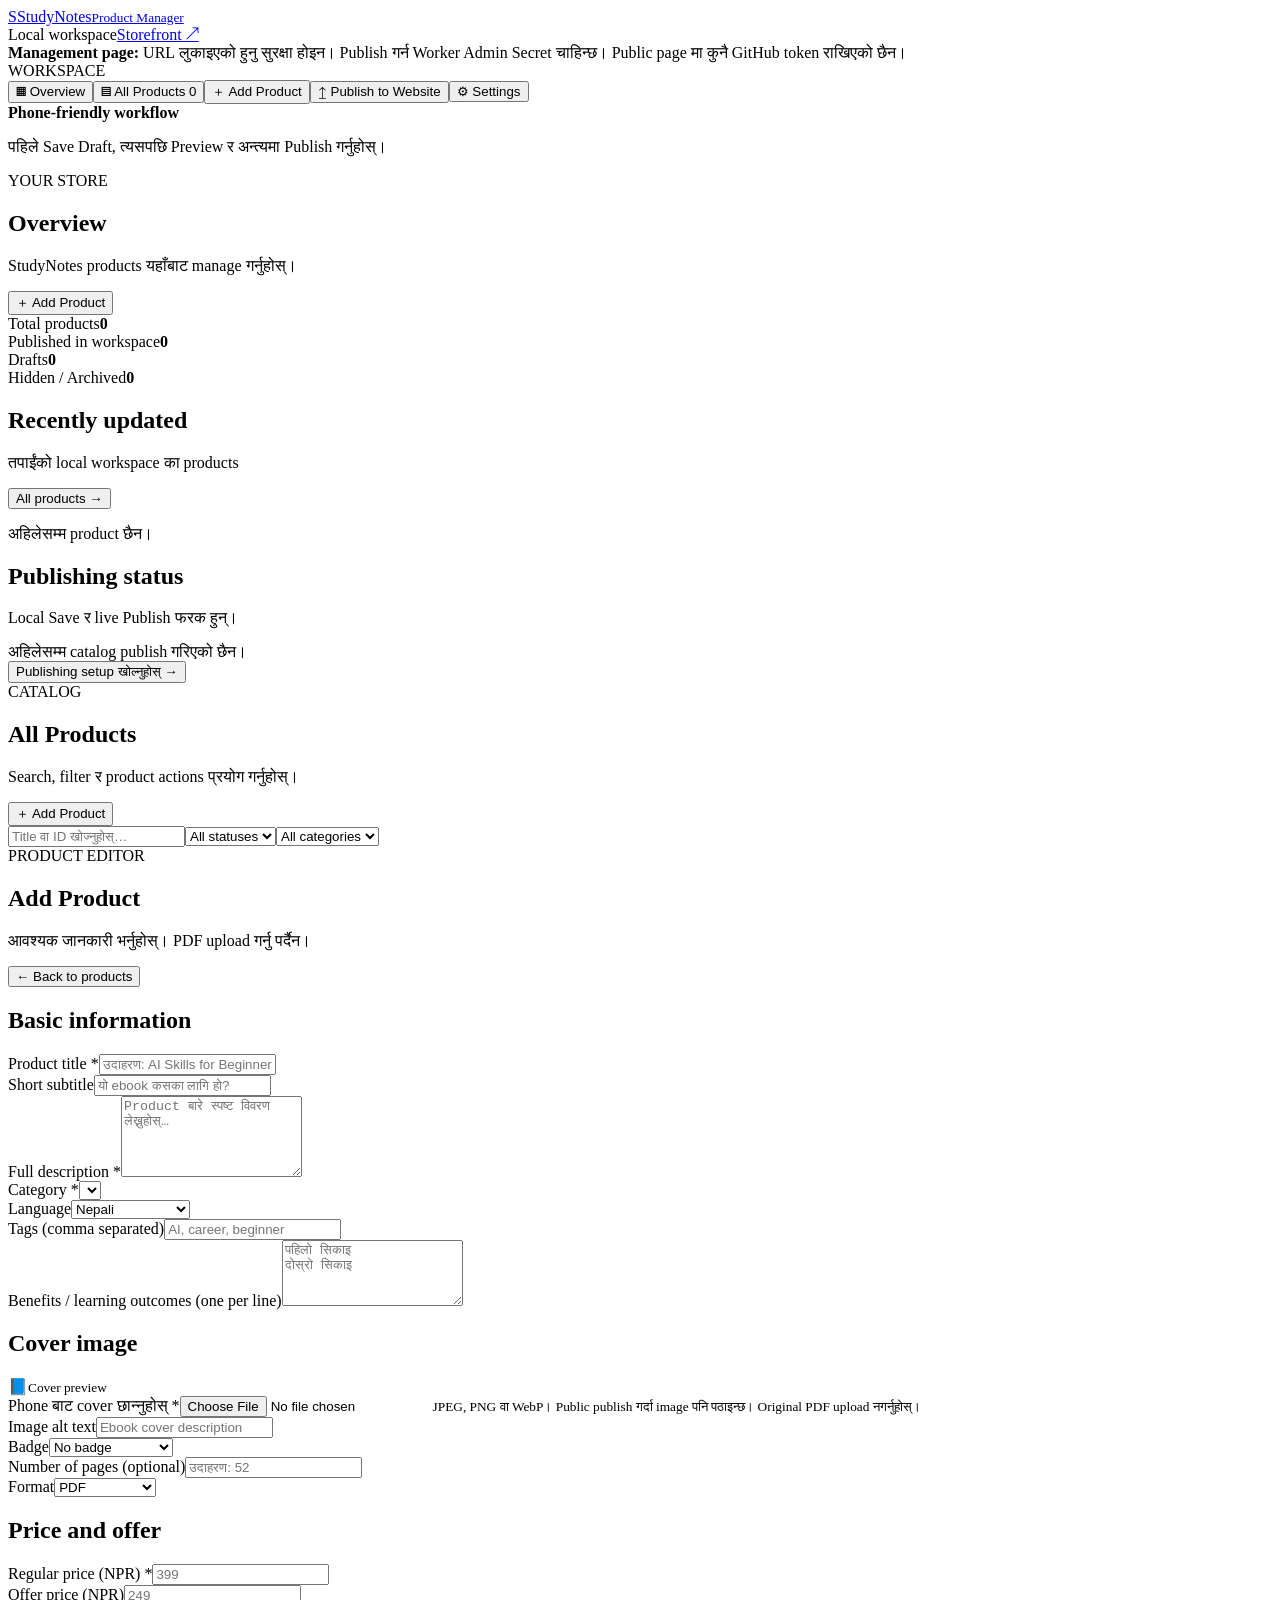
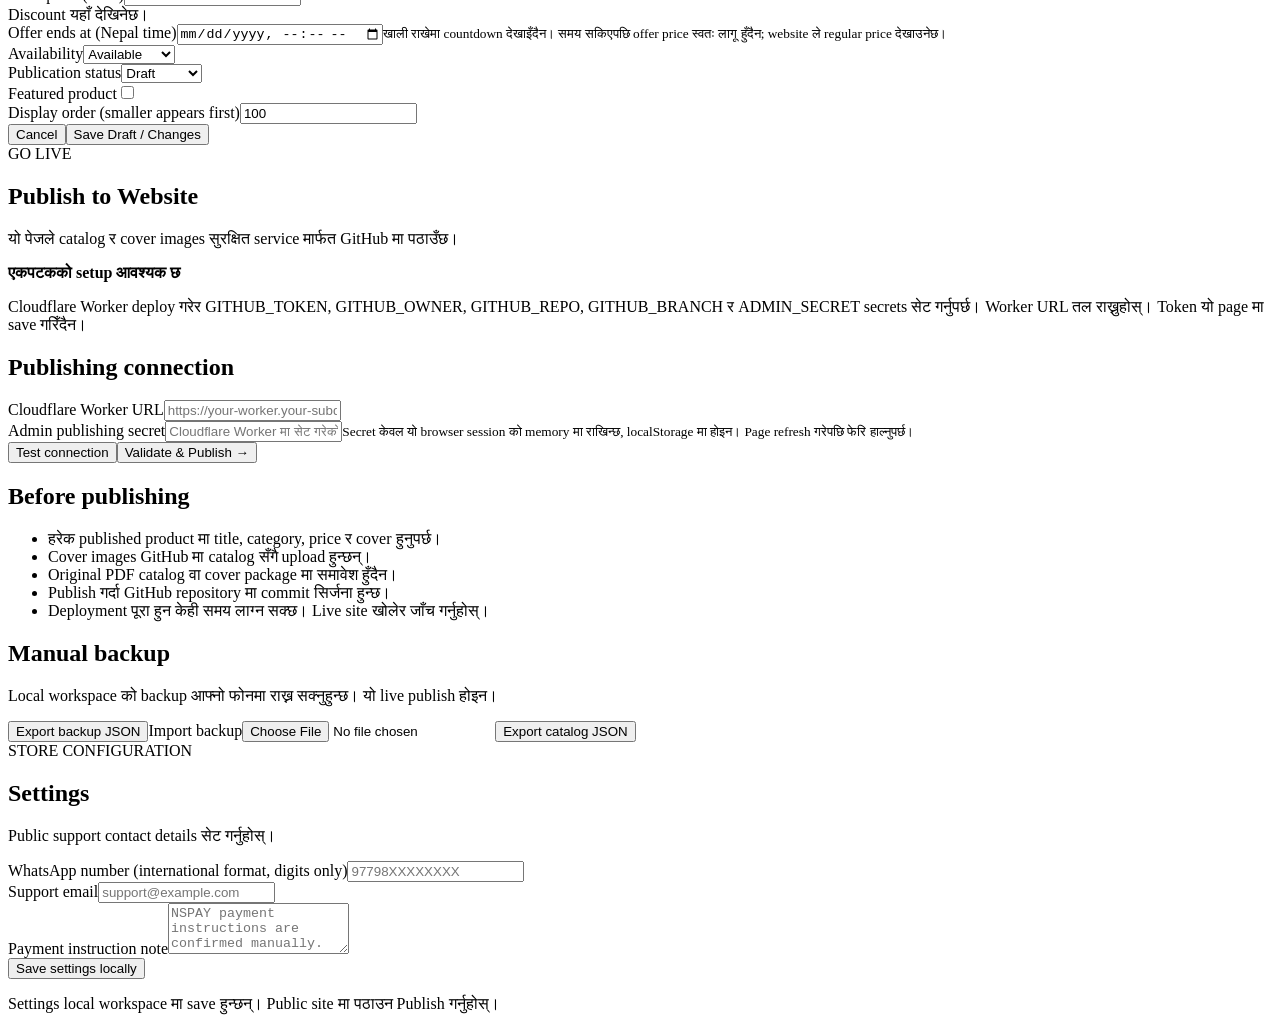
==== mnrsnadmin/index.html @ bc361b75 "Add files via upload" ====
<!doctype html>
<html lang="ne">
<head><meta charset="utf-8"><meta name="viewport" content="width=device-width,initial-scale=1"><meta name="robots" content="noindex,nofollow"><meta name="theme-color" content="#ffffff"><title>StudyNotes Product Manager</title><link rel="stylesheet" href="../assets/css/admin.css"></head>
<body>
<header class="admin-top"><a class="brand" href="../"><span class="brand-mark">S</span><span>StudyNotes<small>Product Manager</small></span></a><div class="top-actions"><span id="saveStatus" class="save-status">Local workspace</span><a class="btn btn-ghost" href="../" target="_blank" rel="noopener">Storefront ↗</a></div></header>
<div class="security-notice"><b>Management page:</b> URL लुकाइएको हुनु सुरक्षा होइन। Publish गर्न Worker Admin Secret चाहिन्छ। Public page मा कुनै GitHub token राखिएको छैन।</div>
<main class="admin-shell">
<aside class="sidebar"><div class="side-label">WORKSPACE</div><button class="side-link active" data-view="dashboard">▦ Overview</button><button class="side-link" data-view="products">▤ All Products <span id="productCount" class="count">0</span></button><button class="side-link" data-view="editor">＋ Add Product</button><button class="side-link" data-view="publishing">↥ Publish to Website</button><button class="side-link" data-view="settings">⚙ Settings</button><div class="side-help"><b>Phone-friendly workflow</b><p>पहिले Save Draft, त्यसपछि Preview र अन्त्यमा Publish गर्नुहोस्।</p></div></aside>
<section class="main-panel">
<div id="view-dashboard" class="view active"><div class="page-heading"><div><span class="eyebrow">YOUR STORE</span><h1>Overview</h1><p>StudyNotes products यहाँबाट manage गर्नुहोस्।</p></div><button class="btn btn-primary" data-go="editor">＋ Add Product</button></div><div class="stats-grid"><article><span>Total products</span><strong id="statTotal">0</strong></article><article><span>Published in workspace</span><strong id="statPublished">0</strong></article><article><span>Drafts</span><strong id="statDraft">0</strong></article><article><span>Hidden / Archived</span><strong id="statHidden">0</strong></article></div><div class="panel-card"><div class="panel-title"><div><h2>Recently updated</h2><p>तपाईंको local workspace का products</p></div><button class="btn btn-ghost" data-go="products">All products →</button></div><div id="recentList" class="recent-list"><p class="muted">अहिलेसम्म product छैन।</p></div></div><div class="panel-card"><div class="panel-title"><div><h2>Publishing status</h2><p>Local Save र live Publish फरक हुन्।</p></div></div><div id="publishSummary" class="publish-summary">अहिलेसम्म catalog publish गरिएको छैन।</div><button class="btn btn-primary" data-go="publishing">Publishing setup खोल्नुहोस् →</button></div></div>
<div id="view-products" class="view"><div class="page-heading"><div><span class="eyebrow">CATALOG</span><h1>All Products</h1><p>Search, filter र product actions प्रयोग गर्नुहोस्।</p></div><button class="btn btn-primary" data-go="editor">＋ Add Product</button></div><div class="toolbar"><input id="productSearch" type="search" placeholder="Title वा ID खोज्नुहोस्…"><select id="statusFilter"><option value="all">All statuses</option><option value="draft">Draft</option><option value="published">Published</option><option value="hidden">Hidden</option><option value="archived">Archived</option></select><select id="categoryFilter"><option value="all">All categories</option></select></div><div id="allProducts" class="product-list"></div></div>
<div id="view-editor" class="view"><div class="page-heading"><div><span class="eyebrow">PRODUCT EDITOR</span><h1 id="editorHeading">Add Product</h1><p>आवश्यक जानकारी भर्नुहोस्। PDF upload गर्नु पर्दैन।</p></div><button class="btn btn-ghost" data-go="products">← Back to products</button></div><form id="productForm" class="editor-grid"><input type="hidden" id="fId"><div class="panel-card form-card"><h2>Basic information</h2><div class="field"><label for="fTitle">Product title *</label><input id="fTitle" required maxlength="140" placeholder="उदाहरण: AI Skills for Beginners"></div><div class="field"><label for="fSubtitle">Short subtitle</label><input id="fSubtitle" maxlength="220" placeholder="यो ebook कसका लागि हो?"></div><div class="field"><label for="fDescription">Full description *</label><textarea id="fDescription" required rows="5" placeholder="Product बारे स्पष्ट विवरण लेख्नुहोस्…"></textarea></div><div class="field-row"><div class="field"><label for="fCategory">Category *</label><select id="fCategory" required></select></div><div class="field"><label for="fLanguage">Language</label><select id="fLanguage"><option>Nepali</option><option>English</option><option>Nepali + English</option><option>Other</option></select></div></div><div class="field"><label for="fTags">Tags (comma separated)</label><input id="fTags" placeholder="AI, career, beginner"></div><div class="field"><label for="fBenefits">Benefits / learning outcomes (one per line)</label><textarea id="fBenefits" rows="4" placeholder="पहिलो सिकाइ&#10;दोस्रो सिकाइ"></textarea></div></div>
<div class="panel-card form-card"><h2>Cover image</h2><div id="coverPreview" class="cover-preview"><span>📘</span><small>Cover preview</small></div><div class="field"><label for="fCover">Phone बाट cover छान्नुहोस् *</label><input id="fCover" type="file" accept="image/jpeg,image/png,image/webp"><small>JPEG, PNG वा WebP। Public publish गर्दा image पनि पठाइन्छ। Original PDF upload नगर्नुहोस्।</small></div><div class="field"><label for="fCoverAlt">Image alt text</label><input id="fCoverAlt" placeholder="Ebook cover description"></div><div class="field"><label for="fBadge">Badge</label><select id="fBadge"><option value="">No badge</option><option>NEW</option><option>BESTSELLER</option><option>LIMITED OFFER</option><option>POPULAR</option></select></div><div class="field"><label for="fPages">Number of pages (optional)</label><input id="fPages" type="number" min="1" placeholder="उदाहरण: 52"></div><div class="field"><label for="fFormat">Format</label><select id="fFormat"><option>PDF</option><option>PDF + Bonus</option><option>Digital Guide</option></select></div></div>
<div class="panel-card form-card"><h2>Price and offer</h2><div class="field-row"><div class="field"><label for="fRegular">Regular price (NPR) *</label><input id="fRegular" type="number" required min="0" step="1" placeholder="399"></div><div class="field"><label for="fOffer">Offer price (NPR)</label><input id="fOffer" type="number" min="0" step="1" placeholder="249"></div></div><div id="discountPreview" class="discount-preview">Discount यहाँ देखिनेछ।</div><div class="field"><label for="fOfferEnd">Offer ends at (Nepal time)</label><input id="fOfferEnd" type="datetime-local"><small>खाली राखेमा countdown देखाइँदैन। समय सकिएपछि offer price स्वतः लागू हुँदैन; website ले regular price देखाउनेछ।</small></div><div class="field"><label for="fAvailability">Availability</label><select id="fAvailability"><option value="available">Available</option><option value="unavailable">Unavailable</option><option value="sold_out">Sold out</option></select></div><div class="field"><label for="fStatus">Publication status</label><select id="fStatus"><option value="draft">Draft</option><option value="published">Published</option><option value="hidden">Hidden</option><option value="archived">Archived</option></select></div><div class="toggle-row"><label for="fFeatured">Featured product</label><input id="fFeatured" type="checkbox"></div><div class="field"><label for="fOrder">Display order (smaller appears first)</label><input id="fOrder" type="number" step="1" value="100"></div></div>
<div class="editor-footer"><button type="button" class="btn btn-ghost" data-go="products">Cancel</button><button type="submit" class="btn btn-primary">Save Draft / Changes</button></div></form></div>
<div id="view-publishing" class="view"><div class="page-heading"><div><span class="eyebrow">GO LIVE</span><h1>Publish to Website</h1><p>यो पेजले catalog र cover images सुरक्षित service मार्फत GitHub मा पठाउँछ।</p></div></div><div class="notice-box"><b>एकपटकको setup आवश्यक छ</b><p>Cloudflare Worker deploy गरेर GITHUB_TOKEN, GITHUB_OWNER, GITHUB_REPO, GITHUB_BRANCH र ADMIN_SECRET secrets सेट गर्नुपर्छ। Worker URL तल राख्नुहोस्। Token यो page मा save गरिँदैन।</p></div><div class="panel-card"><h2>Publishing connection</h2><div class="field"><label for="workerUrl">Cloudflare Worker URL</label><input id="workerUrl" type="url" placeholder="https://your-worker.your-subdomain.workers.dev"></div><div class="field"><label for="adminSecret">Admin publishing secret</label><input id="adminSecret" type="password" autocomplete="current-password" placeholder="Cloudflare Worker मा सेट गरेको ADMIN_SECRET"><small>Secret केवल यो browser session को memory मा राखिन्छ, localStorage मा होइन। Page refresh गरेपछि फेरि हाल्नुपर्छ।</small></div><div class="button-row"><button id="testConnection" class="btn btn-ghost" type="button">Test connection</button><button id="publishNow" class="btn btn-primary" type="button">Validate & Publish →</button></div><div id="publishResult" class="result-box" aria-live="polite"></div></div><div class="panel-card"><h2>Before publishing</h2><ul class="check-list"><li>हरेक published product मा title, category, price र cover हुनुपर्छ।</li><li>Cover images GitHub मा catalog सँगै upload हुन्छन्।</li><li>Original PDF catalog वा cover package मा समावेश हुँदैन।</li><li>Publish गर्दा GitHub repository मा commit सिर्जना हुन्छ।</li><li>Deployment पूरा हुन केही समय लाग्न सक्छ। Live site खोलेर जाँच गर्नुहोस्।</li></ul></div><div class="panel-card"><h2>Manual backup</h2><p class="muted">Local workspace को backup आफ्नो फोनमा राख्न सक्नुहुन्छ। यो live publish होइन।</p><div class="button-row"><button id="exportBackup" class="btn btn-ghost" type="button">Export backup JSON</button><label class="btn btn-ghost file-button">Import backup<input id="importBackup" type="file" accept="application/json"></label><button id="exportCatalog" class="btn btn-ghost" type="button">Export catalog JSON</button></div></div></div>
<div id="view-settings" class="view"><div class="page-heading"><div><span class="eyebrow">STORE CONFIGURATION</span><h1>Settings</h1><p>Public support contact details सेट गर्नुहोस्।</p></div></div><div class="panel-card"><div class="field"><label for="sWhatsApp">WhatsApp number (international format, digits only)</label><input id="sWhatsApp" inputmode="numeric" placeholder="97798XXXXXXXX"></div><div class="field"><label for="sEmail">Support email</label><input id="sEmail" type="email" placeholder="support@example.com"></div><div class="field"><label for="sPayment">Payment instruction note</label><textarea id="sPayment" rows="3" placeholder="NSPAY payment instructions are confirmed manually."></textarea></div><button id="saveSettings" class="btn btn-primary">Save settings locally</button><p class="muted">Settings local workspace मा save हुन्छन्। Public site मा पठाउन Publish गर्नुहोस्।</p></div></div>
</section></main><div id="toast" class="toast" role="status" aria-live="polite"></div><script src="../assets/js/admin.js" defer></script>
</body></html>
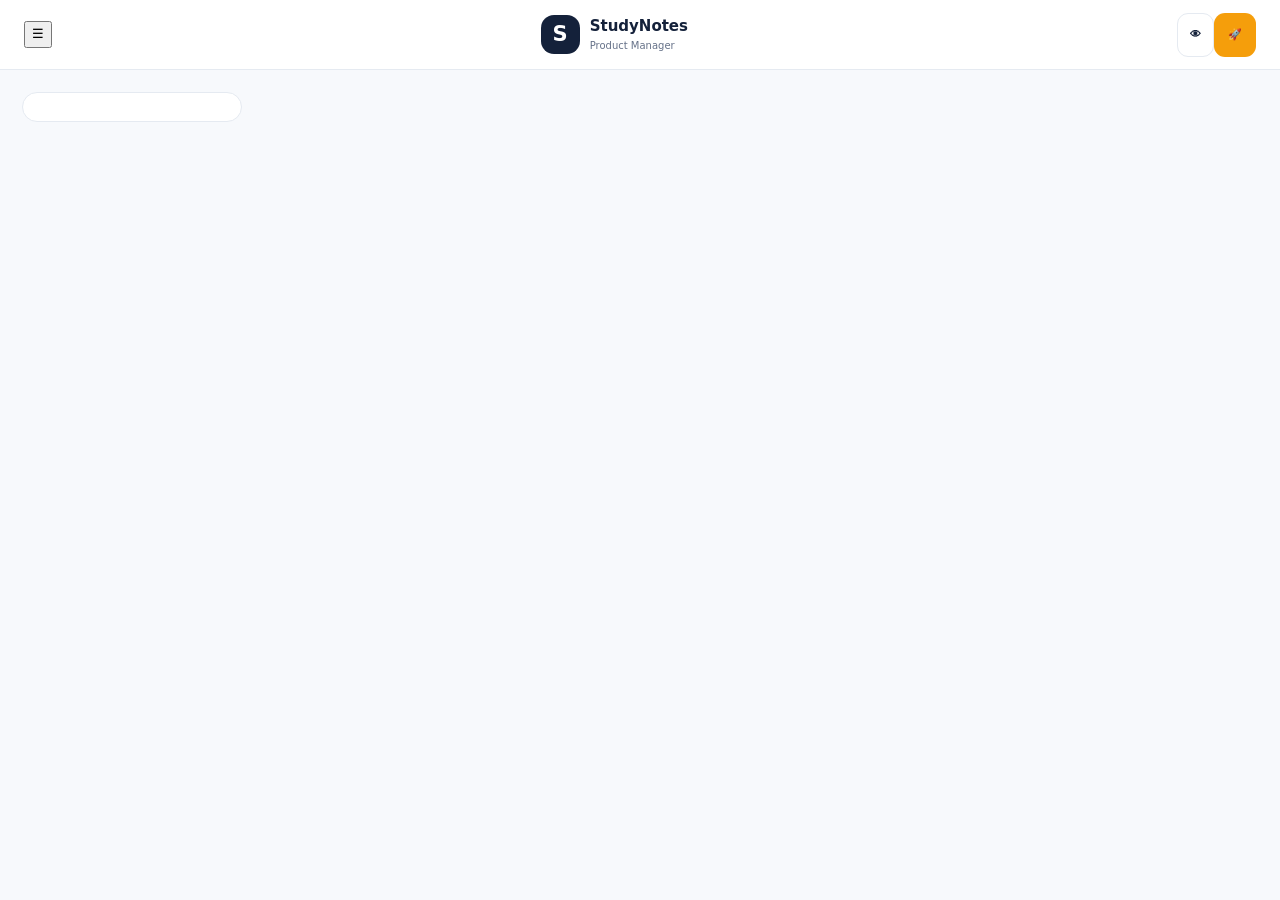
==== commit 9c26304f: "Add files via upload" ====
--- a/mnrsnadmin/index.html
+++ b/mnrsnadmin/index.html
@@ -1,19 +1,37 @@
 <!doctype html>
 <html lang="ne">
-<head><meta charset="utf-8"><meta name="viewport" content="width=device-width,initial-scale=1"><meta name="robots" content="noindex,nofollow"><meta name="theme-color" content="#ffffff"><title>StudyNotes Product Manager</title><link rel="stylesheet" href="../assets/css/admin.css"></head>
-<body>
-<header class="admin-top"><a class="brand" href="../"><span class="brand-mark">S</span><span>StudyNotes<small>Product Manager</small></span></a><div class="top-actions"><span id="saveStatus" class="save-status">Local workspace</span><a class="btn btn-ghost" href="../" target="_blank" rel="noopener">Storefront ↗</a></div></header>
-<div class="security-notice"><b>Management page:</b> URL लुकाइएको हुनु सुरक्षा होइन। Publish गर्न Worker Admin Secret चाहिन्छ। Public page मा कुनै GitHub token राखिएको छैन।</div>
-<main class="admin-shell">
-<aside class="sidebar"><div class="side-label">WORKSPACE</div><button class="side-link active" data-view="dashboard">▦ Overview</button><button class="side-link" data-view="products">▤ All Products <span id="productCount" class="count">0</span></button><button class="side-link" data-view="editor">＋ Add Product</button><button class="side-link" data-view="publishing">↥ Publish to Website</button><button class="side-link" data-view="settings">⚙ Settings</button><div class="side-help"><b>Phone-friendly workflow</b><p>पहिले Save Draft, त्यसपछि Preview र अन्त्यमा Publish गर्नुहोस्।</p></div></aside>
-<section class="main-panel">
-<div id="view-dashboard" class="view active"><div class="page-heading"><div><span class="eyebrow">YOUR STORE</span><h1>Overview</h1><p>StudyNotes products यहाँबाट manage गर्नुहोस्।</p></div><button class="btn btn-primary" data-go="editor">＋ Add Product</button></div><div class="stats-grid"><article><span>Total products</span><strong id="statTotal">0</strong></article><article><span>Published in workspace</span><strong id="statPublished">0</strong></article><article><span>Drafts</span><strong id="statDraft">0</strong></article><article><span>Hidden / Archived</span><strong id="statHidden">0</strong></article></div><div class="panel-card"><div class="panel-title"><div><h2>Recently updated</h2><p>तपाईंको local workspace का products</p></div><button class="btn btn-ghost" data-go="products">All products →</button></div><div id="recentList" class="recent-list"><p class="muted">अहिलेसम्म product छैन।</p></div></div><div class="panel-card"><div class="panel-title"><div><h2>Publishing status</h2><p>Local Save र live Publish फरक हुन्।</p></div></div><div id="publishSummary" class="publish-summary">अहिलेसम्म catalog publish गरिएको छैन।</div><button class="btn btn-primary" data-go="publishing">Publishing setup खोल्नुहोस् →</button></div></div>
-<div id="view-products" class="view"><div class="page-heading"><div><span class="eyebrow">CATALOG</span><h1>All Products</h1><p>Search, filter र product actions प्रयोग गर्नुहोस्।</p></div><button class="btn btn-primary" data-go="editor">＋ Add Product</button></div><div class="toolbar"><input id="productSearch" type="search" placeholder="Title वा ID खोज्नुहोस्…"><select id="statusFilter"><option value="all">All statuses</option><option value="draft">Draft</option><option value="published">Published</option><option value="hidden">Hidden</option><option value="archived">Archived</option></select><select id="categoryFilter"><option value="all">All categories</option></select></div><div id="allProducts" class="product-list"></div></div>
-<div id="view-editor" class="view"><div class="page-heading"><div><span class="eyebrow">PRODUCT EDITOR</span><h1 id="editorHeading">Add Product</h1><p>आवश्यक जानकारी भर्नुहोस्। PDF upload गर्नु पर्दैन।</p></div><button class="btn btn-ghost" data-go="products">← Back to products</button></div><form id="productForm" class="editor-grid"><input type="hidden" id="fId"><div class="panel-card form-card"><h2>Basic information</h2><div class="field"><label for="fTitle">Product title *</label><input id="fTitle" required maxlength="140" placeholder="उदाहरण: AI Skills for Beginners"></div><div class="field"><label for="fSubtitle">Short subtitle</label><input id="fSubtitle" maxlength="220" placeholder="यो ebook कसका लागि हो?"></div><div class="field"><label for="fDescription">Full description *</label><textarea id="fDescription" required rows="5" placeholder="Product बारे स्पष्ट विवरण लेख्नुहोस्…"></textarea></div><div class="field-row"><div class="field"><label for="fCategory">Category *</label><select id="fCategory" required></select></div><div class="field"><label for="fLanguage">Language</label><select id="fLanguage"><option>Nepali</option><option>English</option><option>Nepali + English</option><option>Other</option></select></div></div><div class="field"><label for="fTags">Tags (comma separated)</label><input id="fTags" placeholder="AI, career, beginner"></div><div class="field"><label for="fBenefits">Benefits / learning outcomes (one per line)</label><textarea id="fBenefits" rows="4" placeholder="पहिलो सिकाइ&#10;दोस्रो सिकाइ"></textarea></div></div>
-<div class="panel-card form-card"><h2>Cover image</h2><div id="coverPreview" class="cover-preview"><span>📘</span><small>Cover preview</small></div><div class="field"><label for="fCover">Phone बाट cover छान्नुहोस् *</label><input id="fCover" type="file" accept="image/jpeg,image/png,image/webp"><small>JPEG, PNG वा WebP। Public publish गर्दा image पनि पठाइन्छ। Original PDF upload नगर्नुहोस्।</small></div><div class="field"><label for="fCoverAlt">Image alt text</label><input id="fCoverAlt" placeholder="Ebook cover description"></div><div class="field"><label for="fBadge">Badge</label><select id="fBadge"><option value="">No badge</option><option>NEW</option><option>BESTSELLER</option><option>LIMITED OFFER</option><option>POPULAR</option></select></div><div class="field"><label for="fPages">Number of pages (optional)</label><input id="fPages" type="number" min="1" placeholder="उदाहरण: 52"></div><div class="field"><label for="fFormat">Format</label><select id="fFormat"><option>PDF</option><option>PDF + Bonus</option><option>Digital Guide</option></select></div></div>
-<div class="panel-card form-card"><h2>Price and offer</h2><div class="field-row"><div class="field"><label for="fRegular">Regular price (NPR) *</label><input id="fRegular" type="number" required min="0" step="1" placeholder="399"></div><div class="field"><label for="fOffer">Offer price (NPR)</label><input id="fOffer" type="number" min="0" step="1" placeholder="249"></div></div><div id="discountPreview" class="discount-preview">Discount यहाँ देखिनेछ।</div><div class="field"><label for="fOfferEnd">Offer ends at (Nepal time)</label><input id="fOfferEnd" type="datetime-local"><small>खाली राखेमा countdown देखाइँदैन। समय सकिएपछि offer price स्वतः लागू हुँदैन; website ले regular price देखाउनेछ।</small></div><div class="field"><label for="fAvailability">Availability</label><select id="fAvailability"><option value="available">Available</option><option value="unavailable">Unavailable</option><option value="sold_out">Sold out</option></select></div><div class="field"><label for="fStatus">Publication status</label><select id="fStatus"><option value="draft">Draft</option><option value="published">Published</option><option value="hidden">Hidden</option><option value="archived">Archived</option></select></div><div class="toggle-row"><label for="fFeatured">Featured product</label><input id="fFeatured" type="checkbox"></div><div class="field"><label for="fOrder">Display order (smaller appears first)</label><input id="fOrder" type="number" step="1" value="100"></div></div>
-<div class="editor-footer"><button type="button" class="btn btn-ghost" data-go="products">Cancel</button><button type="submit" class="btn btn-primary">Save Draft / Changes</button></div></form></div>
-<div id="view-publishing" class="view"><div class="page-heading"><div><span class="eyebrow">GO LIVE</span><h1>Publish to Website</h1><p>यो पेजले catalog र cover images सुरक्षित service मार्फत GitHub मा पठाउँछ।</p></div></div><div class="notice-box"><b>एकपटकको setup आवश्यक छ</b><p>Cloudflare Worker deploy गरेर GITHUB_TOKEN, GITHUB_OWNER, GITHUB_REPO, GITHUB_BRANCH र ADMIN_SECRET secrets सेट गर्नुपर्छ। Worker URL तल राख्नुहोस्। Token यो page मा save गरिँदैन।</p></div><div class="panel-card"><h2>Publishing connection</h2><div class="field"><label for="workerUrl">Cloudflare Worker URL</label><input id="workerUrl" type="url" placeholder="https://your-worker.your-subdomain.workers.dev"></div><div class="field"><label for="adminSecret">Admin publishing secret</label><input id="adminSecret" type="password" autocomplete="current-password" placeholder="Cloudflare Worker मा सेट गरेको ADMIN_SECRET"><small>Secret केवल यो browser session को memory मा राखिन्छ, localStorage मा होइन। Page refresh गरेपछि फेरि हाल्नुपर्छ।</small></div><div class="button-row"><button id="testConnection" class="btn btn-ghost" type="button">Test connection</button><button id="publishNow" class="btn btn-primary" type="button">Validate & Publish →</button></div><div id="publishResult" class="result-box" aria-live="polite"></div></div><div class="panel-card"><h2>Before publishing</h2><ul class="check-list"><li>हरेक published product मा title, category, price र cover हुनुपर्छ।</li><li>Cover images GitHub मा catalog सँगै upload हुन्छन्।</li><li>Original PDF catalog वा cover package मा समावेश हुँदैन।</li><li>Publish गर्दा GitHub repository मा commit सिर्जना हुन्छ।</li><li>Deployment पूरा हुन केही समय लाग्न सक्छ। Live site खोलेर जाँच गर्नुहोस्।</li></ul></div><div class="panel-card"><h2>Manual backup</h2><p class="muted">Local workspace को backup आफ्नो फोनमा राख्न सक्नुहुन्छ। यो live publish होइन।</p><div class="button-row"><button id="exportBackup" class="btn btn-ghost" type="button">Export backup JSON</button><label class="btn btn-ghost file-button">Import backup<input id="importBackup" type="file" accept="application/json"></label><button id="exportCatalog" class="btn btn-ghost" type="button">Export catalog JSON</button></div></div></div>
-<div id="view-settings" class="view"><div class="page-heading"><div><span class="eyebrow">STORE CONFIGURATION</span><h1>Settings</h1><p>Public support contact details सेट गर्नुहोस्।</p></div></div><div class="panel-card"><div class="field"><label for="sWhatsApp">WhatsApp number (international format, digits only)</label><input id="sWhatsApp" inputmode="numeric" placeholder="97798XXXXXXXX"></div><div class="field"><label for="sEmail">Support email</label><input id="sEmail" type="email" placeholder="support@example.com"></div><div class="field"><label for="sPayment">Payment instruction note</label><textarea id="sPayment" rows="3" placeholder="NSPAY payment instructions are confirmed manually."></textarea></div><button id="saveSettings" class="btn btn-primary">Save settings locally</button><p class="muted">Settings local workspace मा save हुन्छन्। Public site मा पठाउन Publish गर्नुहोस्।</p></div></div>
-</section></main><div id="toast" class="toast" role="status" aria-live="polite"></div><script src="../assets/js/admin.js" defer></script>
-</body></html>+<head>
+<meta charset="utf-8">
+<meta name="viewport" content="width=device-width,initial-scale=1,viewport-fit=cover">
+<meta name="robots" content="noindex,nofollow">
+<meta name="theme-color" content="#f97316">
+<title>StudyNotes Product Manager</title>
+<link rel="icon" href="../favicon.svg">
+<link rel="stylesheet" href="../assets/css/admin.css">
+</head>
+<body data-base="../">
+<header class="admin-top">
+  <button class="icon-btn" id="menuBtn" aria-label="Menu">☰</button>
+  <a class="brand" href="../index.html"><span class="brand-mark">S</span><span>StudyNotes<small>Product Manager</small></span></a>
+  <div class="top-right"><button class="btn btn-ghost" id="btnPreview" style="min-height:44px;padding:0 12px">👁</button><button class="btn btn-primary" id="btnPublish" style="min-height:44px;padding:0 14px">🚀</button></div>
+</header>
+<div class="status-strip"><span id="pubBadge" class="pub-badge ok"></span><span id="saveStatus"></span></div>
+<div id="scrim"></div>
+<div class="admin-shell">
+  <aside class="sidebar" id="sideNav"></aside>
+  <main class="main-panel"><div id="app"></div></main>
+</div>
+<nav class="bottom-tabs" id="bottomTabs"></nav>
+<div id="pv" hidden>
+  <div class="pv-bar"><button class="btn btn-ghost" id="pvClose">✕ बन्द</button><label><input type="checkbox" id="pvDrafts"> Draft पनि देखाउने</label><button class="btn btn-ghost" id="pvReload">↻</button><small style="margin:0">Preview — Publish नगरेसम्म Public site मा केही पुग्दैन।</small></div>
+  <iframe id="pvFrame" title="Preview"></iframe>
+</div>
+<div id="toast" class="toast" role="status" aria-live="polite"></div>
+<script src="../assets/js/site-core.js"></script>
+<script src="../assets/js/admin-core.js"></script>
+<script src="../assets/js/admin-forms.js"></script>
+<script src="../assets/js/admin-pages1.js"></script>
+<script src="../assets/js/admin-pages2.js"></script>
+<script src="../assets/js/admin-app.js"></script>
+</body>
+</html>
--- a/assets/css/admin.css
+++ b/assets/css/admin.css
@@ -0,0 +1 @@
+:root{--ink:#14213a;--muted:#657188;--line:#e5eaf1;--wash:#f7f9fc;--orange:#f59e0b;--green:#087f5b;--red:#c62828}*{box-sizing:border-box}body{margin:0;background:#f7f9fc;color:var(--ink);font-family:Inter,system-ui,-apple-system,"Noto Sans Devanagari",sans-serif;line-height:1.55;font-size:13px}button,input,textarea,select{font:inherit}.admin-top{height:70px;background:#fff;border-bottom:1px solid var(--line);display:flex;align-items:center;justify-content:space-between;padding:0 24px;position:sticky;top:0;z-index:20}.brand{display:flex;align-items:center;gap:10px;color:var(--ink);text-decoration:none;font-weight:850;font-size:15px}.brand-mark{display:grid;place-items:center;width:39px;height:39px;border-radius:13px;background:var(--ink);color:#fff;font-size:21px}.brand small{display:block;color:var(--muted);font-size:10px;font-weight:500}.top-actions{display:flex;align-items:center;gap:12px}.save-status{font-size:10px;color:var(--green);font-weight:750}.btn{display:inline-flex;align-items:center;justify-content:center;gap:7px;border:0;border-radius:11px;padding:11px 15px;font-weight:800;font-size:11px;cursor:pointer;text-decoration:none;white-space:nowrap}.btn-primary{background:var(--orange);color:#231800}.btn-primary:hover{background:#ffb321}.btn-ghost{background:#fff;border:1px solid var(--line);color:var(--ink)}.btn-danger{background:#fff0f0;color:#b42318;border:1px solid #ffd4d4}.security-notice{padding:10px 22px;background:#fff8e8;color:#795018;border-bottom:1px solid #f5e5c3;font-size:11px}.admin-shell{max-width:1440px;margin:auto;padding:22px;display:grid;grid-template-columns:220px minmax(0,1fr);gap:22px}.sidebar{background:#fff;border:1px solid var(--line);border-radius:17px;padding:14px;height:max-content;position:sticky;top:100px}.side-label{font-size:9px;letter-spacing:1.3px;color:#8b96a8;font-weight:900;padding:10px}.side-link{display:flex;align-items:center;justify-content:space-between;width:100%;text-align:left;border:0;background:transparent;padding:12px 10px;border-radius:10px;font-weight:750;font-size:11px;color:#536078;cursor:pointer;margin:2px 0}.side-link.active,.side-link:hover{background:#fff5df;color:#805000}.count{background:#eef1f6;padding:2px 7px;border-radius:7px;font-size:10px}.side-help{margin:25px 4px 3px;padding:13px;background:#f7f9fc;border-radius:12px;font-size:11px}.side-help p{margin:6px 0 0;color:var(--muted);line-height:1.7}.main-panel{min-width:0}.view{display:none}.view.active{display:block}.page-heading{display:flex;justify-content:space-between;align-items:center;gap:15px;margin:5px 0 22px}.eyebrow{font-size:9px;letter-spacing:1.5px;color:#a76500;font-weight:900}.page-heading h1{font-size:29px;letter-spacing:-1px;margin:4px 0}.page-heading p{margin:0;color:var(--muted);font-size:12px}.stats-grid{display:grid;grid-template-columns:repeat(4,minmax(0,1fr));gap:13px;margin-bottom:17px}.stats-grid article,.panel-card{background:#fff;border:1px solid var(--line);border-radius:15px;padding:19px}.stats-grid article span{display:block;color:var(--muted);font-size:10px;font-weight:700}.stats-grid article strong{display:block;font-size:27px;letter-spacing:-1px;margin-top:8px}.panel-card{margin-bottom:15px}.panel-card h2{font-size:15px;margin:0 0 13px;letter-spacing:-.2px}.panel-title{display:flex;align-items:center;justify-content:space-between;gap:12px;margin-bottom:12px}.panel-title h2{margin:0}.panel-title p{font-size:10px;color:var(--muted);margin:3px 0 0}.muted{color:var(--muted);font-size:11px;line-height:1.7}.recent-row,.product-row{display:grid;grid-template-columns:50px minmax(0,1fr) auto;gap:12px;align-items:center;padding:11px 0;border-top:1px solid #f0f2f6}.recent-row:first-child,.product-row:first-child{border-top:0}.mini-cover{width:48px;height:54px;object-fit:cover;border-radius:8px;background:#f1f4f8}.row-title{font-size:12px;font-weight:850;overflow-wrap:anywhere}.row-sub{font-size:10px;color:var(--muted);margin-top:3px}.status-pill{display:inline-flex;border-radius:7px;padding:4px 7px;font-size:9px;font-weight:850;background:#eef2f7;color:#536078}.status-published{background:#e5f7ee;color:#087f5b}.status-draft{background:#fff5dc;color:#8a5b00}.status-hidden,.status-archived{background:#f0f1f4;color:#687386}.row-actions{display:flex;gap:5px;flex-wrap:wrap;justify-content:flex-end}.small-btn{border:1px solid var(--line);background:white;color:#334155;padding:7px 8px;border-radius:8px;font-size:9px;font-weight:800;cursor:pointer}.small-btn:hover{background:#f6f8fb}.publish-summary{background:#f7f9fc;border-radius:11px;padding:13px;margin-bottom:12px;color:var(--muted);font-size:11px}.toolbar{display:grid;grid-template-columns:minmax(0,1fr) 170px 190px;gap:9px;margin-bottom:13px}.toolbar input,.toolbar select,.field input,.field select,.field textarea{width:100%;border:1px solid #dfe5ed;background:#fff;border-radius:10px;padding:11px 12px;outline:none;color:var(--ink);font-size:12px}.toolbar input:focus,.field input:focus,.field select:focus,.field textarea:focus{border-color:#e9a21b;box-shadow:0 0 0 3px #f59e0b1c}.product-list{background:#fff;border:1px solid var(--line);border-radius:15px;padding:0 15px}.product-row{grid-template-columns:52px minmax(0,1fr) 100px auto}.product-row .row-actions{max-width:260px}.editor-grid{display:grid;grid-template-columns:1fr 1fr;gap:14px}.form-card h2{padding-bottom:12px;border-bottom:1px solid #f0f2f6}.field{display:flex;flex-direction:column;gap:6px;margin:14px 0}.field label{font-size:11px;font-weight:850}.field small{font-size:10px;color:var(--muted);line-height:1.6}.field textarea{resize:vertical;min-height:80px}.field-row{display:grid;grid-template-columns:1fr 1fr;gap:10px}.cover-preview{height:160px;border:1px dashed #d4dce7;border-radius:13px;background:#f8fafc;display:flex;flex-direction:column;align-items:center;justify-content:center;gap:6px;color:#8b96a8;overflow:hidden}.cover-preview span{font-size:36px}.cover-preview img{width:100%;height:100%;object-fit:contain}.cover-preview small{font-size:10px}.discount-preview{padding:10px 12px;background:#f0faf4;border-radius:9px;color:#087f5b;font-weight:800;font-size:11px}.toggle-row{display:flex;justify-content:space-between;align-items:center;padding:10px 0;font-weight:800;font-size:11px}.toggle-row input{width:18px;height:18px;accent-color:#f59e0b}.editor-footer{grid-column:1/-1;display:flex;justify-content:flex-end;gap:8px;padding-bottom:15px}.notice-box{background:#fff8e8;border:1px solid #f2e0b8;border-radius:13px;padding:15px;margin-bottom:15px;color:#775016;font-size:11px}.notice-box p{line-height:1.8;margin:5px 0 0}.button-row{display:flex;gap:9px;flex-wrap:wrap;margin-top:13px}.result-box{margin-top:12px;font-size:11px;line-height:1.8;overflow-wrap:anywhere}.result-box:empty{display:none}.result-box.success{padding:12px;background:#eaf8f0;border-radius:10px;color:#086343}.result-box.error{padding:12px;background:#fff0f0;border-radius:10px;color:#a61b1b}.check-list{padding-left:20px;color:var(--muted);font-size:11px;line-height:2}.file-button{position:relative;overflow:hidden}.file-button input{position:absolute;inset:0;opacity:0;cursor:pointer;width:100%;height:100%}.toast{position:fixed;bottom:20px;left:50%;transform:translate(-50%,20px);opacity:0;pointer-events:none;background:#14213a;color:white;border-radius:11px;padding:12px 17px;font-size:11px;z-index:90;transition:.2s;max-width:90vw}.toast.show{opacity:1;transform:translate(-50%,0)}@media(max-width:950px){.admin-shell{grid-template-columns:180px minmax(0,1fr);padding:14px;gap:14px}.stats-grid{grid-template-columns:repeat(2,1fr)}.product-row{grid-template-columns:45px minmax(0,1fr) auto}.product-row>.status-pill{display:none}.row-actions{max-width:150px}.editor-grid{grid-template-columns:1fr}}@media(max-width:650px){.admin-top{height:62px;padding:0 12px}.brand{font-size:13px}.brand-mark{width:34px;height:34px}.save-status{display:none}.top-actions{gap:6px}.btn{padding:10px 11px;font-size:10px}.security-notice{padding:9px 13px;font-size:10px}.admin-shell{display:block;padding:12px}.sidebar{position:static;display:flex;overflow:auto;gap:4px;padding:7px;margin-bottom:15px;border-radius:13px}.side-label,.side-help{display:none}.side-link{width:auto;white-space:nowrap;padding:10px;font-size:10px;flex-shrink:0}.main-panel{width:100%}.page-heading{align-items:flex-start}.page-heading h1{font-size:25px}.page-heading p{font-size:11px}.stats-grid{gap:8px}.stats-grid article{padding:13px}.stats-grid article strong{font-size:23px}.stats-grid article span{font-size:9px}.panel-card{padding:14px;border-radius:13px}.panel-title{align-items:flex-start}.toolbar{grid-template-columns:1fr 1fr}.toolbar input{grid-column:1/-1}.product-list{padding:0 10px}.product-row{grid-template-columns:40px minmax(0,1fr);gap:9px}.mini-cover{width:40px;height:48px}.product-row .row-actions{grid-column:2;justify-content:flex-start;max-width:none}.row-title{font-size:11px}.row-sub{font-size:9px}.recent-row{grid-template-columns:40px minmax(0,1fr) auto}.recent-row .mini-cover{width:40px;height:46px}.recent-row .status-pill{display:none}.field-row{grid-template-columns:1fr}.editor-footer{position:sticky;bottom:0;background:#f7f9fc;padding:12px 0;z-index:5}.button-row .btn{flex:1}.notice-box{padding:12px}.page-heading>.btn{max-width:120px;white-space:normal}}
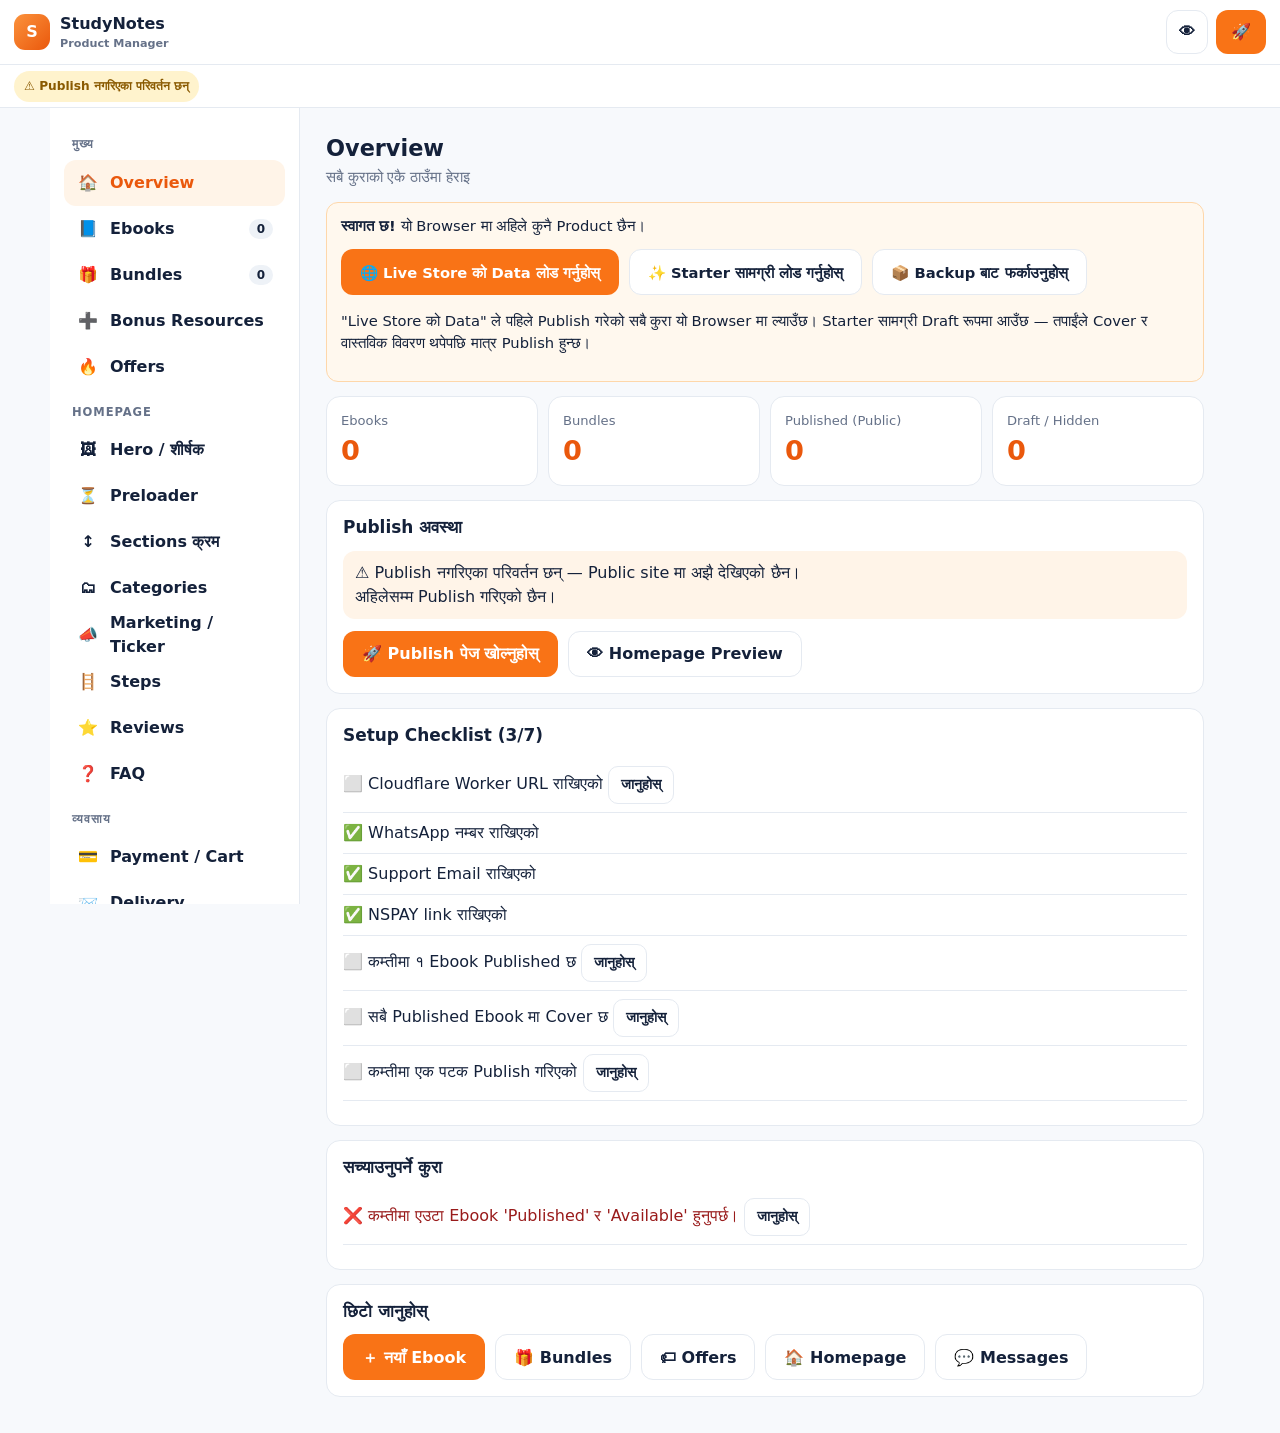
==== commit 62f33371: "Add files via upload" ====
--- a/mnrsnadmin/index.html
+++ b/mnrsnadmin/index.html
@@ -32,6 +32,7 @@
 <script src="../assets/js/admin-forms.js"></script>
 <script src="../assets/js/admin-pages1.js"></script>
 <script src="../assets/js/admin-pages2.js"></script>
+<script src="../assets/js/admin-bonus.js"></script>
 <script src="../assets/js/admin-app.js"></script>
 </body>
 </html>
--- a/assets/css/admin.css
+++ b/assets/css/admin.css
@@ -1 +1,169 @@
-:root{--ink:#14213a;--muted:#657188;--line:#e5eaf1;--wash:#f7f9fc;--orange:#f59e0b;--green:#087f5b;--red:#c62828}*{box-sizing:border-box}body{margin:0;background:#f7f9fc;color:var(--ink);font-family:Inter,system-ui,-apple-system,"Noto Sans Devanagari",sans-serif;line-height:1.55;font-size:13px}button,input,textarea,select{font:inherit}.admin-top{height:70px;background:#fff;border-bottom:1px solid var(--line);display:flex;align-items:center;justify-content:space-between;padding:0 24px;position:sticky;top:0;z-index:20}.brand{display:flex;align-items:center;gap:10px;color:var(--ink);text-decoration:none;font-weight:850;font-size:15px}.brand-mark{display:grid;place-items:center;width:39px;height:39px;border-radius:13px;background:var(--ink);color:#fff;font-size:21px}.brand small{display:block;color:var(--muted);font-size:10px;font-weight:500}.top-actions{display:flex;align-items:center;gap:12px}.save-status{font-size:10px;color:var(--green);font-weight:750}.btn{display:inline-flex;align-items:center;justify-content:center;gap:7px;border:0;border-radius:11px;padding:11px 15px;font-weight:800;font-size:11px;cursor:pointer;text-decoration:none;white-space:nowrap}.btn-primary{background:var(--orange);color:#231800}.btn-primary:hover{background:#ffb321}.btn-ghost{background:#fff;border:1px solid var(--line);color:var(--ink)}.btn-danger{background:#fff0f0;color:#b42318;border:1px solid #ffd4d4}.security-notice{padding:10px 22px;background:#fff8e8;color:#795018;border-bottom:1px solid #f5e5c3;font-size:11px}.admin-shell{max-width:1440px;margin:auto;padding:22px;display:grid;grid-template-columns:220px minmax(0,1fr);gap:22px}.sidebar{background:#fff;border:1px solid var(--line);border-radius:17px;padding:14px;height:max-content;position:sticky;top:100px}.side-label{font-size:9px;letter-spacing:1.3px;color:#8b96a8;font-weight:900;padding:10px}.side-link{display:flex;align-items:center;justify-content:space-between;width:100%;text-align:left;border:0;background:transparent;padding:12px 10px;border-radius:10px;font-weight:750;font-size:11px;color:#536078;cursor:pointer;margin:2px 0}.side-link.active,.side-link:hover{background:#fff5df;color:#805000}.count{background:#eef1f6;padding:2px 7px;border-radius:7px;font-size:10px}.side-help{margin:25px 4px 3px;padding:13px;background:#f7f9fc;border-radius:12px;font-size:11px}.side-help p{margin:6px 0 0;color:var(--muted);line-height:1.7}.main-panel{min-width:0}.view{display:none}.view.active{display:block}.page-heading{display:flex;justify-content:space-between;align-items:center;gap:15px;margin:5px 0 22px}.eyebrow{font-size:9px;letter-spacing:1.5px;color:#a76500;font-weight:900}.page-heading h1{font-size:29px;letter-spacing:-1px;margin:4px 0}.page-heading p{margin:0;color:var(--muted);font-size:12px}.stats-grid{display:grid;grid-template-columns:repeat(4,minmax(0,1fr));gap:13px;margin-bottom:17px}.stats-grid article,.panel-card{background:#fff;border:1px solid var(--line);border-radius:15px;padding:19px}.stats-grid article span{display:block;color:var(--muted);font-size:10px;font-weight:700}.stats-grid article strong{display:block;font-size:27px;letter-spacing:-1px;margin-top:8px}.panel-card{margin-bottom:15px}.panel-card h2{font-size:15px;margin:0 0 13px;letter-spacing:-.2px}.panel-title{display:flex;align-items:center;justify-content:space-between;gap:12px;margin-bottom:12px}.panel-title h2{margin:0}.panel-title p{font-size:10px;color:var(--muted);margin:3px 0 0}.muted{color:var(--muted);font-size:11px;line-height:1.7}.recent-row,.product-row{display:grid;grid-template-columns:50px minmax(0,1fr) auto;gap:12px;align-items:center;padding:11px 0;border-top:1px solid #f0f2f6}.recent-row:first-child,.product-row:first-child{border-top:0}.mini-cover{width:48px;height:54px;object-fit:cover;border-radius:8px;background:#f1f4f8}.row-title{font-size:12px;font-weight:850;overflow-wrap:anywhere}.row-sub{font-size:10px;color:var(--muted);margin-top:3px}.status-pill{display:inline-flex;border-radius:7px;padding:4px 7px;font-size:9px;font-weight:850;background:#eef2f7;color:#536078}.status-published{background:#e5f7ee;color:#087f5b}.status-draft{background:#fff5dc;color:#8a5b00}.status-hidden,.status-archived{background:#f0f1f4;color:#687386}.row-actions{display:flex;gap:5px;flex-wrap:wrap;justify-content:flex-end}.small-btn{border:1px solid var(--line);background:white;color:#334155;padding:7px 8px;border-radius:8px;font-size:9px;font-weight:800;cursor:pointer}.small-btn:hover{background:#f6f8fb}.publish-summary{background:#f7f9fc;border-radius:11px;padding:13px;margin-bottom:12px;color:var(--muted);font-size:11px}.toolbar{display:grid;grid-template-columns:minmax(0,1fr) 170px 190px;gap:9px;margin-bottom:13px}.toolbar input,.toolbar select,.field input,.field select,.field textarea{width:100%;border:1px solid #dfe5ed;background:#fff;border-radius:10px;padding:11px 12px;outline:none;color:var(--ink);font-size:12px}.toolbar input:focus,.field input:focus,.field select:focus,.field textarea:focus{border-color:#e9a21b;box-shadow:0 0 0 3px #f59e0b1c}.product-list{background:#fff;border:1px solid var(--line);border-radius:15px;padding:0 15px}.product-row{grid-template-columns:52px minmax(0,1fr) 100px auto}.product-row .row-actions{max-width:260px}.editor-grid{display:grid;grid-template-columns:1fr 1fr;gap:14px}.form-card h2{padding-bottom:12px;border-bottom:1px solid #f0f2f6}.field{display:flex;flex-direction:column;gap:6px;margin:14px 0}.field label{font-size:11px;font-weight:850}.field small{font-size:10px;color:var(--muted);line-height:1.6}.field textarea{resize:vertical;min-height:80px}.field-row{display:grid;grid-template-columns:1fr 1fr;gap:10px}.cover-preview{height:160px;border:1px dashed #d4dce7;border-radius:13px;background:#f8fafc;display:flex;flex-direction:column;align-items:center;justify-content:center;gap:6px;color:#8b96a8;overflow:hidden}.cover-preview span{font-size:36px}.cover-preview img{width:100%;height:100%;object-fit:contain}.cover-preview small{font-size:10px}.discount-preview{padding:10px 12px;background:#f0faf4;border-radius:9px;color:#087f5b;font-weight:800;font-size:11px}.toggle-row{display:flex;justify-content:space-between;align-items:center;padding:10px 0;font-weight:800;font-size:11px}.toggle-row input{width:18px;height:18px;accent-color:#f59e0b}.editor-footer{grid-column:1/-1;display:flex;justify-content:flex-end;gap:8px;padding-bottom:15px}.notice-box{background:#fff8e8;border:1px solid #f2e0b8;border-radius:13px;padding:15px;margin-bottom:15px;color:#775016;font-size:11px}.notice-box p{line-height:1.8;margin:5px 0 0}.button-row{display:flex;gap:9px;flex-wrap:wrap;margin-top:13px}.result-box{margin-top:12px;font-size:11px;line-height:1.8;overflow-wrap:anywhere}.result-box:empty{display:none}.result-box.success{padding:12px;background:#eaf8f0;border-radius:10px;color:#086343}.result-box.error{padding:12px;background:#fff0f0;border-radius:10px;color:#a61b1b}.check-list{padding-left:20px;color:var(--muted);font-size:11px;line-height:2}.file-button{position:relative;overflow:hidden}.file-button input{position:absolute;inset:0;opacity:0;cursor:pointer;width:100%;height:100%}.toast{position:fixed;bottom:20px;left:50%;transform:translate(-50%,20px);opacity:0;pointer-events:none;background:#14213a;color:white;border-radius:11px;padding:12px 17px;font-size:11px;z-index:90;transition:.2s;max-width:90vw}.toast.show{opacity:1;transform:translate(-50%,0)}@media(max-width:950px){.admin-shell{grid-template-columns:180px minmax(0,1fr);padding:14px;gap:14px}.stats-grid{grid-template-columns:repeat(2,1fr)}.product-row{grid-template-columns:45px minmax(0,1fr) auto}.product-row>.status-pill{display:none}.row-actions{max-width:150px}.editor-grid{grid-template-columns:1fr}}@media(max-width:650px){.admin-top{height:62px;padding:0 12px}.brand{font-size:13px}.brand-mark{width:34px;height:34px}.save-status{display:none}.top-actions{gap:6px}.btn{padding:10px 11px;font-size:10px}.security-notice{padding:9px 13px;font-size:10px}.admin-shell{display:block;padding:12px}.sidebar{position:static;display:flex;overflow:auto;gap:4px;padding:7px;margin-bottom:15px;border-radius:13px}.side-label,.side-help{display:none}.side-link{width:auto;white-space:nowrap;padding:10px;font-size:10px;flex-shrink:0}.main-panel{width:100%}.page-heading{align-items:flex-start}.page-heading h1{font-size:25px}.page-heading p{font-size:11px}.stats-grid{gap:8px}.stats-grid article{padding:13px}.stats-grid article strong{font-size:23px}.stats-grid article span{font-size:9px}.panel-card{padding:14px;border-radius:13px}.panel-title{align-items:flex-start}.toolbar{grid-template-columns:1fr 1fr}.toolbar input{grid-column:1/-1}.product-list{padding:0 10px}.product-row{grid-template-columns:40px minmax(0,1fr);gap:9px}.mini-cover{width:40px;height:48px}.product-row .row-actions{grid-column:2;justify-content:flex-start;max-width:none}.row-title{font-size:11px}.row-sub{font-size:9px}.recent-row{grid-template-columns:40px minmax(0,1fr) auto}.recent-row .mini-cover{width:40px;height:46px}.recent-row .status-pill{display:none}.field-row{grid-template-columns:1fr}.editor-footer{position:sticky;bottom:0;background:#f7f9fc;padding:12px 0;z-index:5}.button-row .btn{flex:1}.notice-box{padding:12px}.page-heading>.btn{max-width:120px;white-space:normal}}+/* StudyNotes Product Manager — mobile-first admin styles (orange + white). Admin only; the storefront design is untouched. */
+:root{--ink:#14213a;--muted:#657188;--line:#e5eaf1;--wash:#f7f9fc;--orange:#f97316;--orange-d:#ea580c;--orange-l:#fff4e8;--green:#087f5b;--red:#c62828;--card:#fff;--r:14px}
+*{box-sizing:border-box;-webkit-tap-highlight-color:transparent}
+html{scroll-behavior:auto}
+body{margin:0;background:var(--wash);color:var(--ink);font:16px/1.5 system-ui,-apple-system,"Segoe UI",Roboto,"Noto Sans Devanagari",sans-serif;padding-bottom:76px}
+h1,h2,h3{margin:0;line-height:1.25}
+code{background:#eef2f7;border-radius:6px;padding:1px 6px;font-size:.86em;word-break:break-all}
+small{color:var(--muted);display:block;margin-top:4px;font-size:.82rem;line-height:1.4}
+small.inl{display:block}
+.muted{color:var(--muted);font-size:.9rem}
+.nolist{list-style:none;padding:0;margin:0}
+
+/* top bar */
+.admin-top{position:sticky;top:0;z-index:40;display:flex;align-items:center;gap:10px;padding:10px 14px;background:#fff;border-bottom:1px solid var(--line)}
+.brand{display:flex;align-items:center;gap:10px;font-weight:800;color:var(--ink);text-decoration:none;font-size:1rem}
+.brand-mark{display:grid;place-items:center;width:36px;height:36px;border-radius:11px;background:linear-gradient(135deg,#fb923c,#ea580c);color:#fff;font-weight:900}
+.brand small{margin:0;font-weight:600;font-size:.7rem}
+.top-right{margin-left:auto;display:flex;align-items:center;gap:8px}
+.status-strip{position:sticky;top:61px;z-index:39;display:flex;align-items:center;justify-content:space-between;gap:8px;padding:6px 14px;background:#fff;border-bottom:1px solid var(--line)}
+#saveStatus{font-size:.74rem;color:var(--muted);text-align:right;line-height:1.2}
+.pub-badge{font-size:.76rem;font-weight:700;border-radius:999px;padding:6px 10px;white-space:nowrap}
+.pub-badge.warn{background:#fff3cd;color:#8a5a00}.pub-badge.ok{background:#e6f6ee;color:var(--green)}
+.icon-btn{border:1px solid var(--line);background:#fff;border-radius:12px;width:44px;height:44px;font-size:1.2rem;cursor:pointer}
+
+/* buttons */
+.btn{display:inline-flex;align-items:center;justify-content:center;gap:6px;min-height:46px;padding:0 18px;border-radius:12px;border:1.5px solid transparent;font:inherit;font-weight:700;cursor:pointer;text-decoration:none;line-height:1.2}
+.btn-primary{background:var(--orange);color:#fff}.btn-primary:active{background:var(--orange-d)}
+.btn-ghost{background:#fff;border-color:var(--line);color:var(--ink)}
+.btn-danger{background:#fff;border-color:#f3c0c0;color:var(--red)}
+.btn:disabled{opacity:.55}
+.small-btn{min-height:38px;padding:0 12px;border-radius:10px;border:1px solid var(--line);background:#fff;font:inherit;font-size:.88rem;font-weight:600;color:var(--ink);cursor:pointer}
+.small-btn.danger{color:var(--red);border-color:#f3c0c0}
+.small-btn:disabled{opacity:.4}
+.file-button{position:relative;overflow:hidden}
+.file-button input{position:absolute;inset:0;opacity:0;width:100%;cursor:pointer}
+.button-row{display:flex;flex-wrap:wrap;gap:10px;margin-top:12px}
+.button-row.top{margin:0 0 14px}
+
+/* layout */
+.admin-shell{display:block;max-width:1180px;margin:0 auto}
+.sidebar{position:fixed;inset:0 20% 0 0;max-width:300px;z-index:60;background:#fff;padding:14px;overflow-y:auto;transform:translateX(-102%);transition:transform .2s;box-shadow:0 0 40px rgba(0,0,0,.2)}
+body.menu-open .sidebar{transform:none}
+#scrim{display:none;position:fixed;inset:0;background:rgba(15,23,42,.45);z-index:50}
+body.menu-open #scrim{display:block}
+.side-title{font-size:.72rem;letter-spacing:.08em;text-transform:uppercase;color:var(--muted);font-weight:800;margin:14px 8px 6px}
+.side-link{display:flex;align-items:center;gap:10px;width:100%;min-height:46px;padding:0 12px;border:0;border-radius:12px;background:transparent;font:inherit;font-weight:600;color:var(--ink);text-align:left;cursor:pointer}
+.side-link.active{background:var(--orange-l);color:var(--orange-d)}
+.side-link .ico{width:24px;text-align:center}
+.side-link .count{margin-left:auto;background:#eef2f7;border-radius:999px;font-size:.75rem;padding:1px 8px}
+.main-panel{padding:14px}
+.page-head{margin:4px 0 14px}.page-head h1{font-size:1.4rem}.page-head p{margin:4px 0 0;color:var(--muted);font-size:.92rem}
+.bottom-tabs{position:fixed;left:0;right:0;bottom:0;z-index:45;display:grid;grid-template-columns:repeat(5,1fr);background:#fff;border-top:1px solid var(--line);padding-bottom:env(safe-area-inset-bottom)}
+.bottom-tabs button{display:flex;flex-direction:column;align-items:center;justify-content:center;gap:2px;min-height:60px;border:0;background:none;font:inherit;font-size:.72rem;font-weight:700;color:var(--muted)}
+.bottom-tabs button span{font-size:1.2rem}
+.bottom-tabs button.active{color:var(--orange-d)}
+
+/* cards & forms */
+.panel-card{background:var(--card);border:1px solid var(--line);border-radius:var(--r);padding:16px;margin-bottom:14px}
+.panel-title{display:flex;justify-content:space-between;gap:10px;margin-bottom:12px}
+.panel-title h2{font-size:1.06rem}.panel-title p{margin:2px 0 0;color:var(--muted);font-size:.86rem}
+h3.sub{font-size:.95rem;margin:14px 0 8px;color:var(--orange-d)}
+.field{margin-bottom:14px}
+.field>label,.field label:first-child{display:block;font-weight:700;font-size:.92rem;margin-bottom:6px}
+input,select,textarea{width:100%;min-height:48px;border:1.5px solid #d6dde8;border-radius:12px;padding:10px 12px;font:inherit;background:#fff;color:var(--ink)}
+textarea{min-height:90px;resize:vertical;line-height:1.5}
+textarea.code{font-family:ui-monospace,Menlo,monospace;font-size:.82rem}
+input:focus,select:focus,textarea:focus{outline:3px solid #fed7aa;border-color:var(--orange)}
+input[type=checkbox]{width:24px;height:24px;min-height:0;accent-color:var(--orange);flex:none}
+input[type=file]{padding:10px}
+.field-row{display:grid;grid-template-columns:1fr;gap:0 12px}
+.req{color:var(--red)}
+.toggle-row{display:flex;align-items:center;justify-content:space-between;gap:14px;min-height:52px;padding:8px 12px;border:1.5px solid var(--line);border-radius:12px;margin-bottom:12px;background:#fff;font-weight:600;cursor:pointer}
+.toggle-row input{width:26px;height:26px}
+.notice-box{background:#fff8ee;border:1px solid #fed7aa;border-radius:12px;padding:12px 14px;margin-bottom:14px;font-size:.92rem}
+.toolbar{display:grid;gap:8px;margin-bottom:12px}
+.toolbar.tb1{grid-template-columns:1fr}.toolbar.tb4{grid-template-columns:1fr 1fr}.toolbar.tb4 input{grid-column:1/-1}
+.stats-grid{display:grid;grid-template-columns:1fr 1fr;gap:10px;margin-bottom:14px}
+.stats-grid article{background:#fff;border:1px solid var(--line);border-radius:var(--r);padding:14px}
+.stats-grid span{display:block;color:var(--muted);font-size:.82rem}.stats-grid strong{font-size:1.7rem;color:var(--orange-d)}
+.checks{display:grid;gap:6px;max-height:260px;overflow:auto;padding:4px;border:1.5px solid var(--line);border-radius:12px}
+.chk{display:flex;align-items:center;gap:10px;min-height:44px;padding:4px 8px;font-weight:500;margin:0!important;cursor:pointer}
+.phs{display:flex;flex-wrap:wrap;gap:6px;margin-bottom:10px;font-size:.82rem}
+.phs span{background:#f1f5f9;border-radius:8px;padding:4px 8px}
+.k{opacity:.6;font-weight:400}
+.inline-act{display:flex;gap:8px;align-items:center}.inline-act .field{flex:1;margin:0}
+
+/* product list */
+.product-list{display:grid;gap:10px}
+.product-row{display:grid;grid-template-columns:56px 1fr;gap:12px;background:#fff;border:1px solid var(--line);border-radius:var(--r);padding:12px}
+.mini-cover{width:56px;height:72px;border-radius:8px;object-fit:cover;background:#eef2f7}
+.mini-cover.ph{display:grid;place-items:center;font-size:1.5rem}
+.row-title{font-weight:800}.row-sub{color:var(--muted);font-size:.84rem;margin-top:2px}
+.row-actions{grid-column:1/-1;display:flex;flex-wrap:wrap;gap:6px}
+.status-pill{display:inline-block;padding:2px 10px;border-radius:999px;font-size:.74rem;font-weight:800;background:#eef2f7}
+.status-published{background:#e6f6ee;color:var(--green)}.status-draft{background:#fff3cd;color:#8a5a00}.status-hidden{background:#eceff3;color:#556}.status-archived{background:#f3e8ff;color:#6b21a8}
+.editor-head{position:sticky;top:104px;z-index:30;background:var(--wash);padding:8px 0 10px;display:grid;gap:8px}
+.eh-id{font-size:.92rem}
+.editor-footer{position:sticky;bottom:64px;display:flex;gap:10px;background:#fff;border:1px solid var(--line);border-radius:var(--r);padding:10px;z-index:20}
+.editor-footer .btn{flex:1;font-size:.9rem;padding:0 8px}
+.calc{display:grid;grid-template-columns:repeat(3,1fr);gap:8px;background:var(--orange-l);border-radius:12px;padding:10px;margin-bottom:12px;text-align:center}
+.calc span{display:block;font-size:.72rem;color:var(--muted)}.calc b{font-size:1rem}.calc .or{color:var(--orange-d)}.calc .gr{color:var(--green)}
+
+/* collections */
+.coll{display:grid;gap:10px;margin-bottom:6px}
+.citem{border:1.5px solid var(--line);border-radius:12px;background:#fff}
+.citem.is-hidden{opacity:.6;background:#f8fafc}
+.citem>summary{display:flex;align-items:center;gap:10px;min-height:52px;padding:8px 12px;cursor:pointer;list-style:none;font-weight:700}
+.citem>summary::-webkit-details-marker{display:none}
+.cn{display:inline-grid;place-items:center;min-width:26px;height:26px;border-radius:8px;background:var(--orange-l);color:var(--orange-d);font-size:.8rem;font-weight:800;flex:none}
+.ct{flex:1;overflow:hidden;text-overflow:ellipsis;white-space:nowrap}
+.citem-tools{display:flex;flex-wrap:wrap;gap:6px;padding:0 12px 10px}
+.citem-body{padding:6px 12px 6px;border-top:1px dashed var(--line)}
+.citem[open]>summary{background:#fffaf4;border-radius:12px 12px 0 0}
+
+/* images */
+.imgbox{display:grid;grid-template-columns:96px 1fr;gap:12px;align-items:center;border:1.5px dashed #d6dde8;border-radius:12px;padding:10px}
+.imgbox.tall{grid-template-columns:120px 1fr}
+.imgprev{display:grid;place-items:center;height:96px;border-radius:10px;background:#f1f5f9;overflow:hidden;font-size:1.8rem}
+.imgbox.tall .imgprev{height:150px}
+.imgprev img{width:100%;height:100%;object-fit:cover}
+.imgprev.broken::after{content:"⚠️";position:absolute}
+.imgbtns{display:grid;gap:8px}
+
+/* sections order */
+.sec-list{display:grid;gap:8px}
+.sec-row{display:flex;align-items:center;gap:10px;min-height:56px;padding:8px 12px;border:1.5px solid var(--line);border-radius:12px;background:#fff}
+.sec-row.off{opacity:.55}.sec-row .sn{flex:1;font-weight:700}.sec-tools{display:flex;align-items:center;gap:8px}
+.switch{position:relative;display:inline-block;width:52px;height:30px;margin:0!important}
+.switch input{opacity:0;position:absolute;inset:0;width:100%;height:100%;margin:0;z-index:2;cursor:pointer}
+.switch i{position:absolute;inset:0;border-radius:999px;background:#cbd5e1;transition:.15s}
+.switch i::after{content:"";position:absolute;left:3px;top:3px;width:24px;height:24px;border-radius:50%;background:#fff;transition:.15s}
+.switch input:checked+i{background:var(--orange)}.switch input:checked+i::after{transform:translateX(22px)}
+.action-pick{display:grid;gap:8px}
+
+/* publish */
+.result-box{margin-top:12px;border-radius:12px;padding:0}
+.result-box:not(:empty){padding:12px 14px;background:#f1f5f9;font-size:.94rem}
+.result-box.success{background:#e6f6ee;color:#065f46}.result-box.error{background:#fdecec;color:#991b1b}
+.publish-summary{background:var(--orange-l);padding:10px 12px;border-radius:12px;margin-bottom:10px}
+.check-list{list-style:none;padding:0;margin:8px 0}.check-list li{padding:8px 0;border-bottom:1px solid var(--line)}.check-list .err{color:#991b1b}
+.okline{color:var(--green);font-weight:700}
+.hist{display:grid;gap:8px}.hrow{display:flex;gap:10px;align-items:center;justify-content:space-between;padding:10px;border:1px solid var(--line);border-radius:12px}
+.hrow.ok{background:#f3fbf7}.hrow.bad{background:#fff6f6}
+
+.toast{position:fixed;left:50%;bottom:84px;transform:translate(-50%,20px);background:#14213a;color:#fff;padding:12px 18px;border-radius:12px;font-weight:600;z-index:200;opacity:0;pointer-events:none;transition:.2s;max-width:92vw;text-align:center}
+.toast.show{opacity:1;transform:translate(-50%,0)}
+
+/* preview overlay */
+#pv{position:fixed;inset:0;z-index:100;background:#0f172a;display:flex;flex-direction:column}
+#pv[hidden]{display:none}
+.pv-bar{display:flex;align-items:center;gap:10px;padding:8px 12px;background:#fff;flex-wrap:wrap}
+.pv-bar label{display:flex;align-items:center;gap:8px;font-size:.84rem;font-weight:600}
+.pv-bar .btn{min-height:40px;padding:0 14px}
+#pvFrame{flex:1;width:100%;max-width:480px;margin:0 auto;border:0;background:#fff}
+body.pv-open{overflow:hidden}
+
+@media(min-width:900px){
+  body{padding-bottom:0}
+  .bottom-tabs,#menuBtn,#scrim{display:none!important}
+  .admin-shell{display:grid;grid-template-columns:250px 1fr;gap:0}
+  .sidebar{position:sticky;top:104px;inset:auto;transform:none;height:calc(100vh - 104px);box-shadow:none;border-right:1px solid var(--line);max-width:none;z-index:1}
+  .main-panel{padding:22px 26px}
+  .field-row{grid-template-columns:repeat(auto-fit,minmax(200px,1fr))}
+  .toolbar.tb4{grid-template-columns:2fr 1fr 1fr 1fr}.toolbar.tb4 input{grid-column:auto}
+  .stats-grid{grid-template-columns:repeat(4,1fr)}
+  .product-row{grid-template-columns:56px 1fr auto}.row-actions{grid-column:auto;max-width:430px;justify-content:flex-end}
+  .editor-footer{bottom:12px}.toast{bottom:24px}
+  .action-pick{grid-template-columns:240px 1fr}
+}
